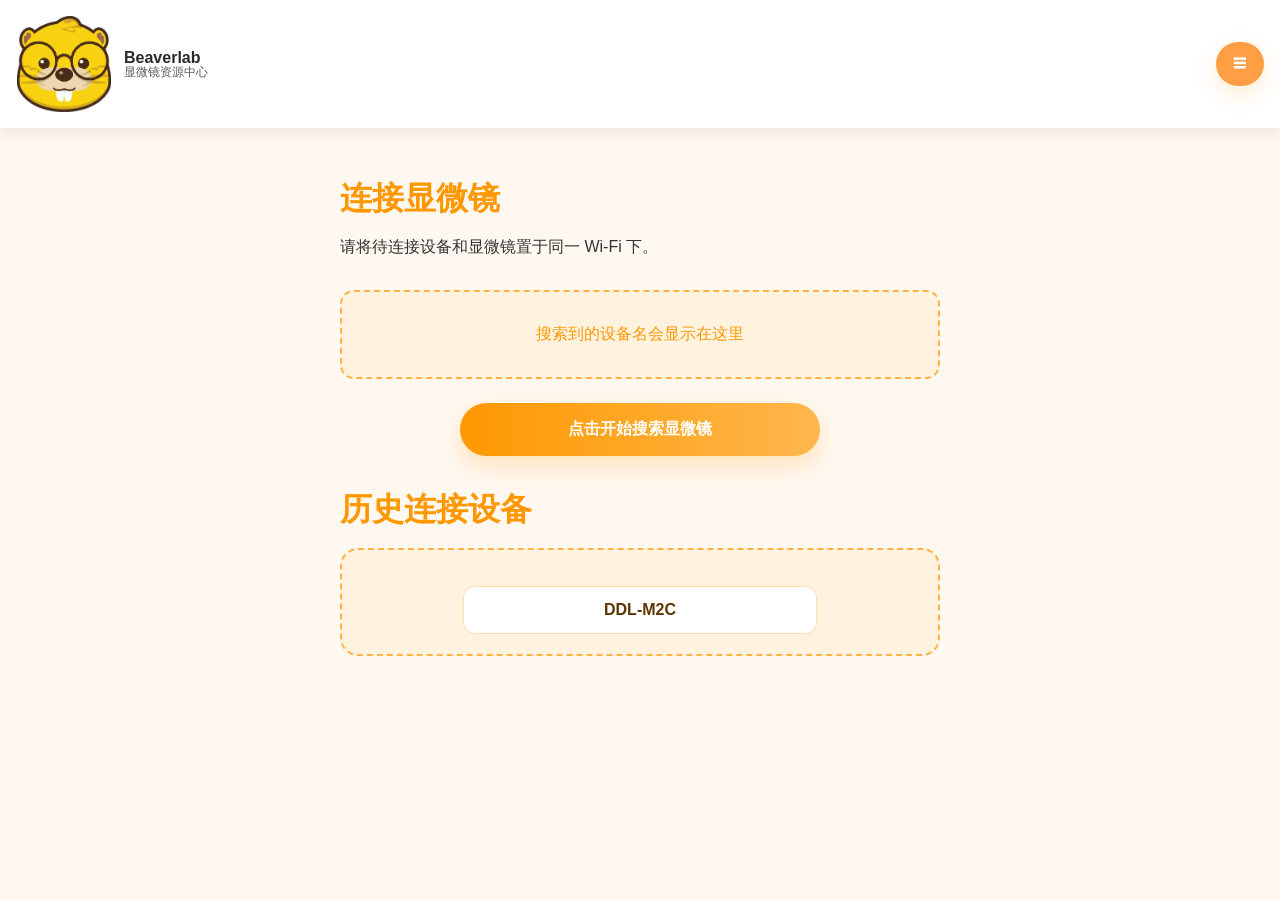
==== src/index.html @ 5abcabe6 "first commit" ====
<!DOCTYPE html>
<html lang="zh-cn">
<head>
  <meta charset="UTF-8">
  <meta name="viewport" content="width=device-width, initial-scale=1.0">
  <title>显微镜配套资源</title>
  <link rel="stylesheet" href="style.css">
</head>
<body>
  <header class="topbar">
    <div class="logo-wrap">
      <img src="logo-icon.png" alt="Beaverlab" class="logo">
      <div class="logo-text">
        <div class="brand">Beaverlab</div>
        <div class="subtitle">显微镜资源中心</div>
      </div>
    </div>
    <button class="menu-toggle" type="button" aria-label="打开栏目">☰</button>
  </header>

  <div class="page-menu" id="pageMenu">
    <a href="index.html" class="menu-link active">连接显微镜</a>
    <a href="video.html" class="menu-link">配套视频</a>
    <a href="book.html" class="menu-link">配套书籍</a>
    <a href="game.html" class="menu-link">配套游戏</a>
    <a href="social.html" class="menu-link">交友社交</a>
    <a href="experience.html" class="menu-link">互动体验</a>
    <a href="achievement.html" class="menu-link">成就页面</a>
  </div>

  <main class="main-content">
    <h1>连接显微镜</h1>
    <p>请将待连接设备和显微镜置于同一 Wi-Fi 下。</p>
    <div class="microscope-placeholder" id="microscopeStatus">
      <div class="placeholder-text">搜索到的设备名会显示在这里</div>
    </div>
    <button class="primary-button" type="button" id="searchButton">点击开始搜索显微镜</button>
    <div class="history-title">历史连接设备</div>
    <div class="history-card">
      <div class="history-device history-device-long">
        <span class="device-name">DDL-M2C</span>
      </div>
    </div>
  </main>

  <div class="ai-assistant" id="aiAssistant" hidden>
    <div class="assistant-badge">AI</div>
    <div class="assistant-content">
      <div class="assistant-title">AI 助教</div>
      <div class="assistant-message">显微镜画面讲解助手</div>
    </div>
  </div>

  <div class="ai-panel" id="aiPanel" hidden>
    <div class="ai-panel-header">
      <div>
        <div class="assistant-title-large">显微镜资源讲解助手</div>
        <div class="assistant-desc">我可以介绍显微镜画面中显示的细胞、结构与观察要点。</div>
      </div>
      <button class="panel-close" id="panelClose" aria-label="关闭">×</button>
    </div>
    <div class="ai-panel-list">
      <button class="panel-item">画面中细胞结构是什么样子</button>
    </div>
    <div class="ai-panel-input">
      <input type="text" id="aiInput" placeholder="例如：这是什么细胞？">
      <button class="voice-button" id="voiceButton" aria-label="语音输入">
        <svg viewBox="0 0 24 24" width="18" height="18" fill="currentColor" aria-hidden="true">
          <path d="M12 14a3.99 3.99 0 0 0 4-4V6a4 4 0 0 0-8 0v4a4 4 0 0 0 4 4zm5-4a5 5 0 0 1-10 0H5a7 7 0 0 0 14 0h-2zm-5 7c-2.76 0-5-2.24-5-5H5c0 3.53 2.61 6.43 6 6.92V22h2v-2.08c3.39-.49 6-3.39 6-6.92h-2c0 2.76-2.24 5-5 5z"/>
        </svg>
      </button>
      <button class="send-button" id="sendButton">发送</button>
    </div>
  </div>

  <!-- 好友分享弹窗 -->
  <div class="share-modal" id="shareModal" hidden>
    <div class="modal-content">
      <div class="modal-header">
        <h3>选择好友</h3>
        <button class="modal-close" id="modalClose" aria-label="关闭">×</button>
      </div>
      <div class="friend-list">
        <div class="friend-item">
          <span class="friend-name">小当</span>
          <button class="share-to-friend-button">分享</button>
        </div>
      </div>
    </div>
  </div>

  <script>
    const menuButton = document.querySelector('.menu-toggle');
    const pageMenu = document.getElementById('pageMenu');
    const searchButton = document.getElementById('searchButton');
    const microscopeStatus = document.getElementById('microscopeStatus');
    const aiAssistant = document.getElementById('aiAssistant');
    const aiPanel = document.getElementById('aiPanel');
    const panelClose = document.getElementById('panelClose');
    const aiInput = document.getElementById('aiInput');
    const sendButton = document.getElementById('sendButton');
    const voiceButton = document.getElementById('voiceButton');

    menuButton.addEventListener('click', () => pageMenu.classList.toggle('open'));
    document.addEventListener('click', (event) => {
      if (!pageMenu.contains(event.target) && !menuButton.contains(event.target)) {
        pageMenu.classList.remove('open');
      }
    });

    searchButton.addEventListener('click', () => {
      microscopeStatus.innerHTML = '<div class="device-card loading"><span class="loader"></span><span class="device-name">搜索中...</span></div>';
      searchButton.disabled = true;
      searchButton.textContent = '正在搜索...';

      setTimeout(() => {
        microscopeStatus.innerHTML = '<div class=\"device-card\"><span class=\"device-name\">DDL-M2C</span><button class=\"connect-button\" id=\"connectButton\">点击连接</button></div>';
        searchButton.disabled = false;
        searchButton.textContent = '点击开始搜索显微镜';
      }, 2000);
    });
    // 连接按钮事件
    document.addEventListener('click', (event) => {
      if (event.target.id === 'connectButton') {
        const deviceCard = event.target.closest('.device-card');
        deviceCard.innerHTML = '<span class=\"loader\"></span><span class=\"device-name\">连接中...</span>';
        event.target.disabled = true;

        setTimeout(() => {
          // 连接成功，改变布局
          document.querySelector('.main-content').innerHTML = `
            <h1>显微镜连接成功</h1>
            <div class=\"microscope-view\">
              <div class=\"microscope-screen\">\n                <img src=\"叶子放大.png\" alt=\"显微镜观察叶子\" class=\"microscope-screen-image\">\n              </div>\n              <button class=\"share-image-button\">分享图片给好友</button>
              <div class=\"controls\">
                <button class=\"control-button\">放大</button>
                <button class=\"control-button\">缩小</button>
                <button class=\"control-button\">拍照</button>
              </div>
              <div class="ai-response" id="aiResponse" hidden></div>
            </div>
          `;          const aiAssistant = document.getElementById('aiAssistant');
          aiAssistant.hidden = false;
          aiPanel.hidden = true;
        }, 2000);
      }
    });

    document.addEventListener('click', (event) => {
      if (event.target.classList.contains('share-image-button')) {
        document.getElementById('shareModal').hidden = false;
      }
    });

    aiAssistant.addEventListener('click', () => {
      if (!aiAssistant.hidden) {
        aiPanel.hidden = !aiPanel.hidden;
      }
    });

    panelClose.addEventListener('click', () => {
      aiPanel.hidden = true;
    });

    voiceButton.addEventListener('click', () => {
      voiceButton.textContent = '录音中...';
      voiceButton.disabled = true;
      setTimeout(() => {
        voiceButton.textContent = '🎙';
        voiceButton.disabled = false;
        aiInput.placeholder = '请讲出你的显微镜问题';
      }, 1200);
    });

    sendButton.addEventListener('click', () => {
      const text = aiInput.value.trim();
      if (!text) return;

      const aiResponse = document.getElementById('aiResponse');
      if (!aiResponse) return;

      sendButton.disabled = true;
      sendButton.textContent = 'AI 助教思考中...';
      aiInput.disabled = true;
      aiResponse.hidden = false;
      aiResponse.innerHTML = '<div class="ai-response-loading"><span></span><span></span><span></span></div> AI 助教正在分析显微镜画面...';

      setTimeout(() => {
        sendButton.textContent = '发送';
        sendButton.disabled = false;
        aiInput.disabled = false;
        aiInput.value = '';
        aiResponse.innerHTML = `
          <p>这是显微镜下的植物叶片，亮绿色是叶脉 / 细胞结构，呈现出叶片的微观脉络形态。</p>
          <p>亮黄绿色的网络状结构是叶片的叶脉（维管束），负责运输水分、养分并支撑叶片；深绿色区域是叶肉组织，其中密布着含叶绿素的叶绿体，是植物进行光合作用的核心场所。</p>
          <p>左下角的圆形结构大概率是叶片上的气孔保卫细胞，是植物与外界进行气体交换、蒸腾作用的通道。</p>
          <button class="share-knowledge-button">分享知识给好友</button>
        `;
        // 添加分享知识按钮事件
        const shareKnowledgeButton = aiResponse.querySelector('.share-knowledge-button');
        if (shareKnowledgeButton) {
          shareKnowledgeButton.addEventListener('click', () => {
            document.getElementById('shareModal').hidden = false;
          });
        }
      }, 5000);
    });

    // 弹窗关闭事件
    document.getElementById('modalClose').addEventListener('click', () => {
      document.getElementById('shareModal').hidden = true;
    });

    document.addEventListener('click', (event) => {
      if (event.target.classList.contains('share-to-friend-button')) {
        document.getElementById('shareModal').hidden = true;
      }
    });

    // 点击弹窗背景关闭
    document.getElementById('shareModal').addEventListener('click', (event) => {
      if (event.target.id === 'shareModal') {
        document.getElementById('shareModal').hidden = true;
      }
    });
  </script>
</body>
</html>
---- src/style.css ----
body {
  margin: 0;
  padding: 0;
  font-family: 'PingFang SC', 'Microsoft YaHei', Arial, sans-serif;
  background: #fff8f0;
  color: #333;
}

.topbar {
  display: flex;
  justify-content: space-between;
  align-items: center;
  gap: 1rem;
  padding: 1rem;
  background: #ffffff;
  box-shadow: 0 4px 16px rgba(0, 0, 0, 0.08);
  position: sticky;
  top: 0;
  z-index: 200;
}

.logo-wrap {
  display: flex;
  align-items: center;
  gap: 0.75rem;
}

.logo {
  width: 96px;
  height: 96px;
  object-fit: contain;
  border-radius: 16px;
  background: transparent;
}

.logo-text {
  display: flex;
  flex-direction: column;
  line-height: 1.1;
}

.brand {
  color: #2a2a2a;
  font-size: 1rem;
  font-weight: 700;
}

.subtitle {
  color: rgba(0, 0, 0, 0.65);
  font-size: 0.76rem;
}

.menu-toggle {
  border: none;
  background: #ff9e45;
  color: #ffffff;
  font-weight: 700;
  padding: 0.8rem 1.1rem;
  border-radius: 999px;
  cursor: pointer;
  box-shadow: 0 8px 22px rgba(255, 152, 0, 0.18);
  transition: transform 0.2s ease, background 0.2s ease;
}

.menu-toggle:hover {
  transform: translateY(-1px);
  background: #ff8a00;
}

.page-menu {
  display: none;
  position: absolute;
  right: 1rem;
  top: 82px;
  width: calc(100% - 2rem);
  max-width: 260px;
  background: #ffffff;
  border: 1px solid rgba(255, 152, 0, 0.2);
  box-shadow: 0 16px 32px rgba(0, 0, 0, 0.14);
  border-radius: 18px;
  padding: 0.75rem;
  gap: 0.5rem;
  flex-direction: column;
  z-index: 210;
}

.page-menu.open {
  display: flex;
}

.menu-link {
  display: inline-flex;
  align-items: center;
  justify-content: center;
  padding: 0.9rem 1rem;
  border-radius: 14px;
  text-decoration: none;
  color: #5b3600;
  background: #fff4e6;
  font-size: 0.95rem;
  font-weight: 700;
  border: 1px solid transparent;
  transition: background 0.2s, border-color 0.2s;
}

.menu-link:hover {
  background: #ffe3bc;
  border-color: #ffb669;
}

.menu-link.active {
  background: #ff9800;
  color: #ffffff;
  border-color: #ff9800;
}

.main-content {
  padding: 1.75rem 1rem 12rem 1rem;
  max-width: 600px;
  margin: 0 auto;
}

h1 {
  color: #ff9800;
  font-size: 2rem;
  margin-bottom: 0.5rem;
}

.microscope-placeholder,
.video-placeholder,
.book-placeholder,
.game-placeholder,
.social-placeholder {
  background: #fff3e0;
  border: 2px dashed #ffb347;
  color: #ff9800;
  border-radius: 14px;
  padding: 2rem;
  text-align: center;
  margin-top: 2rem;
  font-size: 1.1rem;
}

.placeholder-text {
  color: #ff9800;
  font-size: 1rem;
}

.history-title {
  margin-top: 1.5rem;
  color: #ff9800;
  font-size: 1rem;
  font-weight: 700;
  text-align: left;
}

.history-title {
  color: #ff9800;
  font-size: 2rem;
  font-weight: 800;
  margin-top: 2rem;
  margin-bottom: 1rem;
}

.history-card {
  margin-top: 0.75rem;
  background: #fff3e0;
  border: 2px dashed #ffb347;
  border-radius: 18px;
  padding: 1.25rem;
  text-align: center;
}

.history-card .microscope-placeholder {
  margin: 0;
  padding: 1.5rem;
  border: none;
  background: #fff4e6;
}

.history-device {
  margin: 1rem auto 0;
  background: #ffffff;
  border: 1px solid rgba(255, 152, 0, 0.3);
  border-radius: 12px;
  padding: 0.85rem 1rem;
  display: inline-flex;
  align-items: center;
  justify-content: center;
  gap: 1rem;
  width: min(320px, 100%);
  color: #5b3600;
  font-weight: 700;
  min-width: 240px;
}

.book-feature {
  display: grid;
  grid-template-columns: 120px 1fr;
  gap: 1rem;
  background: rgba(255, 255, 255, 0.96);
  border: 1px solid rgba(255, 176, 71, 0.25);
  border-radius: 24px;
  padding: 1rem;
  margin-top: 1.5rem;
  box-shadow: 0 20px 38px rgba(255, 152, 0, 0.12);
}

.book-feature-cover {
  width: 100%;
  height: auto;
  border-radius: 18px;
  object-fit: cover;
  box-shadow: 0 10px 24px rgba(255, 152, 0, 0.18);
}

.book-feature-info {
  display: flex;
  flex-direction: column;
  gap: 0.8rem;
  justify-content: center;
}

.detail-button {
  width: fit-content;
  padding: 0.88rem 1.2rem;
  border: none;
  border-radius: 999px;
  background: linear-gradient(90deg, #ffb347 0%, #ff9800 100%);
  color: #ffffff;
  font-weight: 700;
  cursor: pointer;
  box-shadow: 0 14px 30px rgba(255, 152, 0, 0.22);
  transition: transform 0.2s ease;
}

.detail-button:hover {
  transform: translateY(-1px);
}

.book-detail-panel {
  margin-top: 1.5rem;
  display: grid;
  gap: 1rem;
}

.book-detail-box {
  border-radius: 24px;
  padding: 1.2rem;
  background: rgba(255, 255, 255, 0.98);
  border: 1px solid rgba(255, 176, 71, 0.24);
  box-shadow: 0 18px 36px rgba(255, 152, 0, 0.12);
  color: #5b3600;
  line-height: 1.8;
}

.book-detail-actions {
  display: flex;
  flex-wrap: wrap;
  gap: 0.85rem;
}

.book-detail-actions button {
  flex: 1;
  min-width: 180px;
  width: auto;
}

.book-detail-actions .primary-button {
  margin: 0;
  max-width: none;
}

.secondary-button {
  padding: 1rem 1.2rem;
  border-radius: 999px;
  border: 1px solid rgba(255, 152, 0, 0.35);
  background: #fff;
  color: #c25f00;
  font-weight: 700;
  cursor: pointer;
  transition: transform 0.2s ease, background 0.2s ease;
  box-shadow: 0 10px 24px rgba(255, 152, 0, 0.22);
}

.secondary-button:hover {
  transform: translateY(-1px);
  background: #fff7e6;
}

.disabled-button {
  opacity: 0.7;
  cursor: not-allowed;
  box-shadow: none;
}
  display: inline-flex;
  align-items: center;
  justify-content: center;
  background: rgba(255, 152, 0, 0.15);
  color: #b55f00;
  border-radius: 999px;
  padding: 0.45rem 0.9rem;
  font-size: 0.82rem;
  font-weight: 800;
}

.book-feature-tags {
  display: flex;
  flex-wrap: wrap;
  gap: 0.55rem;
}

.book-feature-title {
  margin: 0;
  font-size: 1.6rem;
  line-height: 1.1;
  color: #d46a00;
}

.book-feature-description {
  margin: 0;
  color: #5b3600;
  line-height: 1.7;
}

.book-grid {
  display: grid;
  grid-template-columns: repeat(2, minmax(0, 1fr));
  gap: 1rem;
  margin-top: 1.5rem;
}

.book-card {
  display: grid;
  grid-template-columns: 98px 1fr;
  gap: 0.85rem;
  padding: 1rem;
  border-radius: 22px;
  background: rgba(255, 255, 255, 0.96);
  border: 1px solid rgba(255, 176, 71, 0.24);
  box-shadow: 0 18px 34px rgba(255, 149, 0, 0.12);
}

.book-cover {
  width: 100%;
  height: 100%;
  min-height: 140px;
  border-radius: 18px;
  object-fit: cover;
}

.book-info {
  display: flex;
  flex-direction: column;
  gap: 0.55rem;
}

.book-title {
  margin: 0;
  font-size: 1.08rem;
  font-weight: 800;
  color: #c25f00;
}

.book-author {
  margin: 0;
  color: #7a4b1b;
  font-size: 0.92rem;
}

.book-description {
  margin: 0;
  color: #5b3600;
  line-height: 1.7;
  font-size: 0.95rem;
}

.book-actions {
  display: flex;
  flex-wrap: wrap;
  gap: 0.6rem;
  margin-top: auto;
  align-items: center;
}

.book-tag {
  display: inline-flex;
  align-items: center;
  justify-content: center;
  color: #b35d00;
  background: rgba(255, 152, 0, 0.16);
  border-radius: 999px;
  padding: 0.45rem 0.8rem;
  font-size: 0.82rem;
  font-weight: 700;
}

.video-grid {
  display: grid;
  gap: 1rem;
  grid-template-columns: repeat(3, minmax(0, 1fr));
  margin-top: 1.5rem;
}

.video-card {
  border-radius: 24px;
  overflow: hidden;
  background: rgba(255, 255, 255, 0.98);
  border: 1px solid rgba(255, 176, 71, 0.24);
  box-shadow: 0 20px 36px rgba(255, 149, 0, 0.12);
}

.video-cover-wrap {
  position: relative;
  overflow: hidden;
}

.video-cover {
  width: 100%;
  height: 220px;
  object-fit: cover;
  display: block;
}

.duration-badge {
  position: absolute;
  bottom: 0.9rem;
  right: 0.9rem;
  background: rgba(0, 0, 0, 0.72);
  color: #ffffff;
  padding: 0.45rem 0.75rem;
  border-radius: 999px;
  font-size: 0.85rem;
  font-weight: 700;
}

.video-card-body {
  padding: 1rem 1.1rem 1.2rem 1.1rem;
}

.video-title {
  margin: 0 0 0.6rem 0;
  font-size: 1.05rem;
  line-height: 1.3;
  color: #3f2d1a;
  font-weight: 800;
}

.video-description {
  margin: 0 0 0.95rem 0;
  color: #5b3600;
  line-height: 1.7;
  font-size: 0.95rem;
}

.video-card-tags {
  display: flex;
  flex-wrap: wrap;
  gap: 0.5rem;
}

.video-tag {
  display: inline-flex;
  align-items: center;
  justify-content: center;
  border-radius: 999px;
  background: rgba(255, 152, 0, 0.14);
  color: #7f4a08;
  padding: 0.45rem 0.8rem;
  font-size: 0.82rem;
  font-weight: 700;
}

@media (max-width: 1000px) {
  .video-grid {
    grid-template-columns: repeat(2, minmax(0, 1fr));
  }
}

@media (max-width: 680px) {
  .video-grid {
    grid-template-columns: 1fr;
  }
}

.read-button {
  border: none;
  border-radius: 999px;
  padding: 0.75rem 1rem;
  background: linear-gradient(90deg, #ffb347 0%, #ff9800 100%);
  color: #fff;
  font-weight: 700;
  cursor: pointer;
  transition: transform 0.2s ease;
}

.read-button:hover {
  transform: translateY(-1px);
}

.book-preview {
  margin-top: 1.5rem;
}

.preview-header {
  margin-bottom: 1rem;
  padding: 1rem;
  border-radius: 22px;
  background: rgba(255, 247, 230, 0.92);
  border: 1px solid rgba(255, 176, 71, 0.24);
}

.preview-header h2 {
  margin: 0 0 0.5rem 0;
  color: #d57200;
  font-size: 1.35rem;
}

.preview-header p {
  margin: 0;
  color: #6a430f;
  line-height: 1.7;
}

.book-preview-grid {
  display: grid;
  grid-template-columns: repeat(2, minmax(0, 1fr));
  gap: 1rem;
}

.book-intro-card {
  border-radius: 22px;
  background: rgba(255, 255, 255, 0.96);
  border: 1px solid rgba(255, 176, 71, 0.24);
  box-shadow: 0 16px 30px rgba(255, 149, 0, 0.12);
  padding: 1.2rem;
}

.book-intro-text {
  color: #5b3600;
  line-height: 1.8;
  font-size: 0.97rem;
}

.book-intro-text p {
  margin: 0;
}

@media (max-width: 760px) {
  .book-feature,
  .book-card,
  .book-grid,
  .book-preview-grid {
    grid-template-columns: 1fr;
  }

  .book-feature {
    padding: 1rem;
  }
}

.friend-card {
  margin-top: 1.5rem;
  background: #fff3e0;
  border: 1px solid rgba(255, 179, 71, 0.6);
  border-radius: 18px;
  padding: 1rem;
}

.friend-toggle {
  display: inline-flex;
  align-items: center;
  justify-content: center;
  width: 100%;
  padding: 0.9rem 1rem;
  border: none;
  border-radius: 999px;
  background: linear-gradient(90deg, #ffb347 0%, #ff9800 100%);
  color: #ffffff;
  font-size: 1rem;
  font-weight: 700;
  cursor: pointer;
  box-shadow: 0 10px 20px rgba(255, 152, 0, 0.18);
}

.friend-list {
  margin-top: 1rem;
  display: grid;
  gap: 0.75rem;
}

.friend-list[hidden] {
  display: none !important;
}

.friend-item {
  width: 100%;
  text-align: left;
  padding: 0.95rem 1rem;
  border-radius: 14px;
  background: #ffffff;
  border: 1px solid rgba(255, 186, 113, 0.65);
  color: #5b3600;
  font-size: 1rem;
  cursor: pointer;
}

.friend-item:hover {
  background: #ffe8c7;
}

.friend-detail {
  margin-top: 1rem;
  padding: 1rem;
  border-radius: 16px;
  background: rgba(255, 255, 255, 0.9);
  color: #5b3600;
  font-size: 0.98rem;
  line-height: 1.6;
  box-shadow: inset 0 0 0 1px rgba(255, 152, 0, 0.18);
}

.friend-detail-title {
  font-size: 1.05rem;
  font-weight: 800;
  color: #ff9800;
  margin-bottom: 0.5rem;
}

.friend-detail-text {
  opacity: 0.92;
  margin-bottom: 1rem;
}

.friend-stats {
  display: grid;
  grid-template-columns: repeat(2, minmax(0, 1fr));
  gap: 0.75rem;
  margin-bottom: 1rem;
}

.stat-item {
  background: #fff4e6;
  border-radius: 14px;
  padding: 0.85rem;
  text-align: center;
  border: 1px solid rgba(255, 179, 71, 0.3);
}

.stat-label {
  color: #b56000;
  font-size: 0.84rem;
  margin-bottom: 0.35rem;
}

.stat-value {
  font-size: 1.3rem;
  font-weight: 800;
  color: #5b3600;
}

.friend-achievements {
  display: flex;
  flex-wrap: wrap;
  gap: 0.6rem;
  margin-bottom: 1rem;
}

.achievement-tag {
  background: rgba(255, 152, 0, 0.14);
  color: #5b3600;
  border-radius: 999px;
  padding: 0.55rem 0.9rem;
  font-size: 0.9rem;
  font-weight: 700;
}

.share-button {
  width: 100%;
  padding: 0.95rem 1rem;
  border: none;
  border-radius: 999px;
  background: linear-gradient(90deg, #ffb347 0%, #ff9800 100%);
  color: #ffffff;
  font-weight: 700;
  font-size: 1rem;
  cursor: pointer;
  box-shadow: 0 10px 24px rgba(255, 152, 0, 0.22);
}

.share-button.shared {
  background: #c4c4c4;
  cursor: default;
}

.friend-item {
  display: flex;
  align-items: center;
  justify-content: space-between;
  width: 100%;
  text-align: left;
  padding: 0.95rem 1rem;
  border-radius: 14px;
  background: #ffffff;
  border: 1px solid rgba(255, 186, 113, 0.65);
  color: #5b3600;
  font-size: 1rem;
  cursor: pointer;
}

.friend-item .friend-name {
  font-weight: 700;
}

.record-button {
  border: none;
  background: #ff9800;
  color: #ffffff;
  border-radius: 999px;
  padding: 0.5rem 0.95rem;
  cursor: pointer;
  font-size: 0.86rem;
  transition: background 0.2s ease, transform 0.2s ease;
}

.record-button:hover {
  background: #ffb347;
  transform: translateY(-1px);
}

.chat-header {
  display: flex;
  align-items: center;
  justify-content: space-between;
  gap: 1rem;
  margin-bottom: 1rem;
}

.chat-back {
  border: none;
  background: rgba(255, 255, 255, 0.9);
  color: #5b3600;
  padding: 0.65rem 0.95rem;
  border-radius: 999px;
  cursor: pointer;
  font-weight: 700;
}

.chat-messages {
  display: flex;
  flex-direction: column;
  gap: 0.85rem;
  margin-bottom: 1rem;
}

.chat-message {
  display: flex;
  gap: 0.75rem;
  align-items: flex-end;
}

.chat-message.user {
  flex-direction: row-reverse;
}

.chat-avatar {
  width: 38px;
  height: 38px;
  min-width: 38px;
  border-radius: 50%;
  background: #ffb347;
  color: #5b3600;
  display: flex;
  align-items: center;
  justify-content: center;
  font-weight: 800;
}

.chat-content {
  max-width: 100%;
  background: rgba(255, 255, 255, 0.95);
  color: #5b3600;
  padding: 0.9rem 1rem;
  border-radius: 18px;
  line-height: 1.6;
  box-shadow: 0 10px 20px rgba(0, 0, 0, 0.06);
}

.chat-message.friend .chat-content {
  background: #fff4e6;
}

.chat-image {
  width: 100%;
  border-radius: 14px;
  margin-bottom: 0.85rem;
  display: block;
}

.chat-input-area {
  display: flex;
  gap: 0.5rem;
}

.chat-input-area input {
  flex: 1;
  border: 1px solid rgba(255, 152, 0, 0.35);
  border-radius: 999px;
  padding: 0.85rem 1rem;
  background: #fff;
  color: #5b3600;
  outline: none;
}

.chat-input-area button {
  border: none;
  background: #ff9800;
  color: #ffffff;
  border-radius: 999px;
  padding: 0 1rem;
  cursor: not-allowed;
}

.device-card {
  display: flex;
  align-items: center;
  justify-content: space-between;
  gap: 1rem;
  padding: 1rem 1.1rem;
  border-radius: 14px;
  background: #ffffff;
  border: 1px solid rgba(255, 152, 0, 0.3);
  color: #5b3600;
  max-width: 100%;
  width: 100%;
  box-shadow: 0 4px 14px rgba(255, 152, 0, 0.12);
  text-align: left;
}

.device-card.loading {
  justify-content: center;
}

.device-name {
  font-size: 1rem;
  font-weight: 700;
}

.connect-label {
  font-size: 0.95rem;
  color: #ff9800;
  font-weight: 700;
}

.loader {
  display: inline-block;
  width: 18px;
  height: 18px;
  margin-right: 0.6rem;
  border: 3px solid rgba(255, 152, 0, 0.3);
  border-top-color: #ff9800;
  border-radius: 50%;
  animation: spin 1s linear infinite;
  vertical-align: middle;
}

@keyframes spin {
  to { transform: rotate(360deg); }
}

.primary-button {
  display: block;
  width: 100%;
  max-width: 360px;
  margin: 1.5rem auto 0 auto;
  padding: 1rem 1.2rem;
  border: none;
  border-radius: 999px;
  background: linear-gradient(90deg, #ff9800 0%, #ffb74d 100%);
  color: #ffffff;
  font-size: 1rem;
  font-weight: 700;
  cursor: pointer;
  box-shadow: 0 10px 24px rgba(255, 152, 0, 0.22);
  transition: transform 0.2s ease, box-shadow 0.2s ease;
}

.primary-button:hover:not(:disabled) {
  transform: translateY(-1px);
  box-shadow: 0 14px 28px rgba(255, 152, 0, 0.28);
}

.primary-button:disabled {
  opacity: 0.7;
  cursor: not-allowed;
}

.connect-button {
  background: #ff9800;
  color: #ffffff;
  border: none;
  border-radius: 8px;
  padding: 0.5rem 1rem;
  font-size: 0.9rem;
  font-weight: 700;
  cursor: pointer;
  transition: background 0.2s ease;
}

.connect-button:hover {
  background: #ff8a00;
}

.connect-button:disabled {
  opacity: 0.7;
  cursor: not-allowed;
}

.microscope-view {
  margin-top: 2rem;
  text-align: center;
}

.microscope-screen {
  width: 100%;
  max-width: 500px;
  height: 300px;
  background: #000;
  border-radius: 12px;
  margin: 0 auto 1rem auto;
  display: flex;
  align-items: center;
  justify-content: center;
  color: #fff;
  font-size: 1.1rem;
  border: 2px solid #ff9800;
  overflow: hidden;
}

.microscope-screen-image {
  width: 100%;
  height: 100%;
  object-fit: cover;
}

.share-image-button {
  display: block;
  width: min(280px, 100%);
  margin: 0 auto 1rem auto;
  padding: 0.95rem 1.2rem;
  border: none;
  border-radius: 999px;
  background: linear-gradient(90deg, #ffb347 0%, #ff9800 100%);
  color: #ffffff;
  font-size: 1rem;
  font-weight: 700;
  cursor: pointer;
  box-shadow: 0 10px 24px rgba(255, 152, 0, 0.22);
  transition: transform 0.2s ease, box-shadow 0.2s ease;
}

.share-image-button:hover {
  transform: translateY(-1px);
}

.controls {
  display: flex;
  justify-content: center;
  gap: 1rem;
  flex-wrap: wrap;
}

.control-button {
  background: #ff9800;
  color: #ffffff;
  border: none;
  border-radius: 8px;
  padding: 0.8rem 1.2rem;
  font-size: 1rem;
  font-weight: 700;
  cursor: pointer;
  box-shadow: 0 4px 12px rgba(255, 152, 0, 0.3);
  transition: transform 0.2s ease, box-shadow 0.2s ease;
}

.control-button:hover {
  transform: translateY(-2px);
  box-shadow: 0 6px 16px rgba(255, 152, 0, 0.4);
}

.experience-page {
  position: relative;
  overflow: hidden;
  min-height: calc(100vh - 4rem);
  background: radial-gradient(circle at top, #fff4e0 0%, #ffe2bb 28%, #ffd191 100%);
}

.experience-viewport {
  position: absolute;
  top: 50%;
  left: 50%;
  width: min(1000px, 95vh);
  height: min(700px, 95vw);
  transform: translate(-50%, -50%) rotate(0deg);
  transform-origin: center center;
  transition: transform 0.9s ease;
  border-radius: 32px;
  background: linear-gradient(180deg, #fffdf5 0%, #ffe8c6 100%);
  box-shadow: 0 30px 80px rgba(0, 0, 0, 0.14);
  overflow: hidden;
  border: 1px solid rgba(255, 178, 68, 0.35);
}

.experience-image {
  width: 100%;
  height: 100%;
  object-fit: cover;
  display: block;
}

body.landscape-mode .experience-viewport {
  transform: translate(-50%, -50%) rotate(-90deg);
}

.landscape-hint {
  position: absolute;
  top: 1rem;
  right: 1rem;
  z-index: 25;
  background: rgba(255, 255, 255, 0.95);
  border: 1px solid rgba(255, 160, 0, 0.3);
  border-radius: 18px;
  padding: 0.75rem 1rem;
  color: #5b3600;
  font-weight: 700;
  box-shadow: 0 14px 34px rgba(255, 151, 0, 0.18);
}

.experience-layout {
  display: grid;
  grid-template-columns: 1.4fr 1.2fr;
  gap: 1rem;
  padding: 1.2rem;
  min-height: calc(100% - 172px);
}

.experience-section {
  position: relative;
  border-radius: 28px;
  background: rgba(255, 255, 255, 0.96);
  border: 1px solid rgba(255, 172, 44, 0.22);
  padding: 1.2rem;
  box-shadow: inset 0 0 0 1px rgba(255, 190, 110, 0.14);
  overflow: hidden;
}

.experience-title {
  font-size: 1.55rem;
  margin-bottom: 0.75rem;
  color: #d06a00;
  font-weight: 800;
}

.experience-subtitle {
  color: #7c490d;
  line-height: 1.65;
  margin-bottom: 1.2rem;
}

.promo-card {
  border-radius: 24px;
  padding: 1rem;
  background: #fffaf1;
  border: 1px solid rgba(255, 176, 76, 0.28);
  box-shadow: 0 18px 32px rgba(255, 160, 0, 0.12);
}

.promo-card strong {
  display: block;
  margin-bottom: 0.45rem;
  color: #c25f00;
  font-size: 1rem;
}

.promo-card p {
  margin: 0;
  color: #6a420f;
  line-height: 1.7;
}

.task-card {
  border-radius: 28px;
  padding: 1rem;
  background: rgba(255, 255, 255, 0.98);
  border: 1px solid rgba(255, 186, 90, 0.28);
  box-shadow: 0 18px 40px rgba(255, 150, 0, 0.14);
}

.task-card h2 {
  margin: 0 0 0.9rem 0;
  color: #e16a00;
  font-size: 1.2rem;
}

.task-card p,
.task-card li {
  color: #5b3a16;
  line-height: 1.7;
}

.task-card ul {
  margin: 0.8rem 0 0 1rem;
  padding: 0;
}

.task-card ul li {
  margin-bottom: 0.65rem;
}

.microscope-display {
  display: flex;
  flex-direction: column;
  gap: 1rem;
  align-items: center;
  justify-content: center;
  padding: 0.8rem 0;
}

.microscope-screen-large {
  width: 100%;
  min-height: 260px;
  border-radius: 26px;
  background: radial-gradient(circle at 30% 20%, #ffffff 0%, #f2e5ca 35%, #fde8bb 100%);
  border: 1px solid rgba(255, 184, 96, 0.35);
  box-shadow: inset 0 0 0 1px rgba(255, 255, 255, 0.8);
  position: relative;
  display: flex;
  align-items: center;
  justify-content: center;
  overflow: hidden;
}

.microscope-screen-large::before {
  content: '';
  position: absolute;
  inset: 0;
  background: radial-gradient(circle at top left, rgba(255, 255, 255, 0.55), transparent 30%);
}

.microscope-screen-content {
  position: relative;
  width: 84%;
  height: 72%;
  background: #f8f0d8;
  border-radius: 22px;
  border: 1px solid rgba(255, 196, 115, 0.4);
  display: grid;
  place-items: center;
  color: #8a5b1b;
  font-weight: 700;
  text-align: center;
  padding: 1rem;
}

.microscope-note {
  width: 100%;
  max-width: 320px;
  background: #ffffff;
  border-radius: 18px;
  padding: 0.85rem 1rem;
  border: 1px solid rgba(255, 170, 50, 0.28);
  color: #6a430f;
  line-height: 1.6;
  box-shadow: 0 12px 24px rgba(255, 147, 0, 0.12);
}

.experience-actions {
  display: grid;
  grid-template-columns: repeat(4, minmax(0, 1fr));
  gap: 0.9rem;
  padding: 1rem 1.2rem 1.3rem 1.2rem;
}

.action-pill {
  display: flex;
  align-items: center;
  justify-content: center;
  padding: 0.9rem 1rem;
  border-radius: 999px;
  background: linear-gradient(90deg, #ffb67a 0%, #ff9f33 100%);
  color: #ffffff;
  font-weight: 700;
  text-align: center;
  box-shadow: 0 12px 28px rgba(255, 145, 0, 0.24);
  transition: transform 0.2s ease;
}

.action-pill:hover {
  transform: translateY(-2px);
}

.task-tag {
  display: inline-block;
  margin-bottom: 0.75rem;
  color: #b65e00;
  background: rgba(255, 180, 60, 0.16);
  border-radius: 999px;
  padding: 0.45rem 0.85rem;
  font-weight: 700;
}

.task-toast {
  position: absolute;
  bottom: 1rem;
  right: 1rem;
  width: min(320px, calc(100% - 2rem));
  padding: 1rem 1.1rem;
  border-radius: 22px;
  background: #fff;
  border: 1px solid rgba(255, 173, 55, 0.35);
  box-shadow: 0 18px 40px rgba(0, 0, 0, 0.12);
  color: #5e3b16;
}

.task-toast strong {
  display: block;
  margin-bottom: 0.55rem;
  color: #d16b00;
}

@media (max-width: 920px) {
  .experience-layout {
    grid-template-columns: 1fr;
  }

  .experience-actions {
    grid-template-columns: repeat(2, minmax(0, 1fr));
  }
}

@media (max-width: 680px) {
  .experience-viewport {
    width: 92vh;
    height: 92vw;
  }

  .experience-title {
    font-size: 1.3rem;
  }

  .experience-actions {
    grid-template-columns: 1fr;
  }
}

.ai-assistant {
  position: fixed;
  right: 1rem;
  bottom: 1rem;
  display: flex;
  align-items: center;
  padding: 0.75rem 1rem;
  gap: 0.75rem;
  background: linear-gradient(135deg, #ffb347 0%, #ff9800 100%);
  border-radius: 999px;
  box-shadow: 0 16px 32px rgba(255, 152, 0, 0.18);
  color: #ffffff;
  z-index: 300;
  min-width: 180px;
}

.ai-assistant[hidden] {
  display: none !important;
}

.assistant-badge {
  min-width: 38px;
  min-height: 38px;
  border-radius: 50%;
  background: rgba(255, 255, 255, 0.2);
  display: flex;
  align-items: center;
  justify-content: center;
  font-weight: 800;
}

.assistant-content {
  display: flex;
  flex-direction: column;
  gap: 0.15rem;
}

.assistant-title {
  font-size: 0.95rem;
  font-weight: 800;
}

.assistant-message {
  font-size: 0.78rem;
  opacity: 0.92;
}

.ai-panel {
  position: fixed;
  right: 1rem;
  bottom: 8.5rem;
  width: 280px;
  max-width: calc(100% - 1.5rem);
  background: linear-gradient(180deg, rgba(255, 176, 71, 0.98), rgba(255, 152, 0, 0.96));
  border-radius: 22px;
  box-shadow: 0 24px 50px rgba(255, 149, 0, 0.28);
  color: #ffffff;
  padding: 1rem;
  z-index: 310;
}

.ai-panel[hidden] {
  display: none !important;
}

.ai-panel-header {
  display: flex;
  justify-content: space-between;
  align-items: flex-start;
  gap: 0.75rem;
}

.assistant-title-large {
  font-size: 1rem;
  font-weight: 800;
  line-height: 1.2;
}

.assistant-desc {
  margin-top: 0.45rem;
  font-size: 0.82rem;
  opacity: 0.92;
  line-height: 1.4;
}

.panel-close {
  border: none;
  background: rgba(255,255,255,0.24);
  color: #ffffff;
  width: 30px;
  height: 30px;
  border-radius: 50%;
  font-size: 1.2rem;
  line-height: 1;
  cursor: pointer;
}

.ai-panel-list {
  display: grid;
  gap: 0.6rem;
  margin-top: 1rem;
}

.achievement-grid {
  display: grid;
  grid-template-columns: repeat(2, minmax(0, 1fr));
  gap: 1rem;
  margin-top: 1.5rem;
}

.achievement-card {
  padding: 1rem 1rem;
  border-radius: 18px;
  background: rgba(255, 255, 255, 0.9);
  color: #5b3600;
  font-weight: 700;
  border: 1px solid rgba(255, 152, 0, 0.22);
  box-shadow: 0 10px 18px rgba(255, 152, 0, 0.14);
}

.panel-item {
  width: 100%;
  text-align: left;
  padding: 0.75rem 0.85rem;
  border-radius: 999px;
  border: 1px solid rgba(255, 255, 255, 0.3);
  background: rgba(255, 255, 255, 0.14);
  color: #ffffff;
  font-size: 0.88rem;
  cursor: pointer;
}

.panel-item:hover {
  background: rgba(255, 255, 255, 0.22);
}

.ai-panel-input {
  display: flex;
  gap: 0.4rem;
  margin-top: 1rem;
}

.ai-panel-input input {
  flex: 1;
  border: 1px solid rgba(255,255,255,0.35);
  border-radius: 999px;
  padding: 0.75rem 1rem;
  background: rgba(255,255,255,0.18);
  color: #fff;
  outline: none;
}

.ai-panel-input input::placeholder {
  color: rgba(255,255,255,0.78);
}

.voice-button {
  width: 42px;
  height: 42px;
  border: none;
  background: rgba(255,255,255,0.28);
  color: #ffffff;
  border-radius: 50%;
  cursor: pointer;
  display: inline-flex;
  align-items: center;
  justify-content: center;
  padding: 0;
}

.voice-button:hover:not(:disabled) {
  background: rgba(255,255,255,0.32);
}

.voice-button:disabled {
  opacity: 0.7;
  cursor: not-allowed;
}

.send-button {
  border: none;
  background: rgba(255,255,255,0.3);
  color: #ffffff;
  padding: 0 1rem;
  border-radius: 999px;
  cursor: pointer;
  font-weight: 700;
}

.send-button:hover {
  background: rgba(255,255,255,0.4);
}

.ai-response {
  margin-top: 1rem;
  padding: 1rem 1rem 0.9rem 1rem;
  border-radius: 18px;
  background: rgba(255, 255, 255, 0.9);
  border: 1px solid rgba(255, 255, 255, 0.5);
  color: #333333;
  line-height: 1.8;
  min-height: 64px;
  box-shadow: 0 4px 12px rgba(0, 0, 0, 0.1);
}

.ai-response p {
  margin: 0 0 0.85rem 0;
}

.ai-response p:last-child {
  margin-bottom: 0;
}

.ai-response-loading {
  display: inline-flex;
  align-items: center;
  gap: 0.5rem;
  margin-bottom: 0.75rem;
}

.ai-response-loading span {
  width: 8px;
  height: 8px;
  background: #ff9800;
  border-radius: 50%;
  opacity: 0.4;
  animation: aiBlink 1s infinite ease-in-out;
}

.ai-response-loading span:nth-child(2) {
  animation-delay: 0.2s;
}

.ai-response-loading span:nth-child(3) {
  animation-delay: 0.4s;
}

@keyframes aiBlink {
  0%, 100% { opacity: 0.4; transform: translateY(0); }
  50% { opacity: 1; transform: translateY(-3px); }
}

/* 好友分享弹窗样式 */
.share-modal {
  position: fixed;
  top: 0;
  left: 0;
  width: 100%;
  height: 100%;
  background: rgba(0, 0, 0, 0.5);
  display: none;
  align-items: center;
  justify-content: center;
  z-index: 1000;
}

.share-modal:not([hidden]) {
  display: flex;
}

.share-modal[hidden] {
  display: none !important;
}

.modal-content {
  background: #ffffff;
  border-radius: 16px;
  padding: 1.5rem;
  max-width: 400px;
  width: 90%;
  box-shadow: 0 8px 32px rgba(0, 0, 0, 0.2);
}

.modal-header {
  display: flex;
  justify-content: space-between;
  align-items: center;
  margin-bottom: 1.5rem;
}

.modal-header h3 {
  margin: 0;
  color: #333333;
  font-size: 1.25rem;
}

.modal-close {
  background: none;
  border: none;
  font-size: 1.5rem;
  color: #999999;
  cursor: pointer;
  padding: 0;
  width: 32px;
  height: 32px;
  display: flex;
  align-items: center;
  justify-content: center;
  border-radius: 50%;
  transition: background 0.2s ease;
}

.modal-close:hover {
  background: #f0f0f0;
}

.friend-list {
  display: flex;
  flex-direction: column;
  gap: 1rem;
}

.friend-item {
  display: flex;
  justify-content: space-between;
  align-items: center;
  padding: 1rem;
  background: #f8f9fa;
  border-radius: 12px;
}

.friend-name {
  font-weight: 600;
  color: #333333;
}

.share-to-friend-button {
  background: linear-gradient(90deg, #ffb347 0%, #ff9800 100%);
  color: #ffffff;
  border: none;
  border-radius: 8px;
  padding: 0.5rem 1rem;
  font-size: 0.9rem;
  font-weight: 600;
  cursor: pointer;
  transition: transform 0.2s ease;
}

.share-to-friend-button:hover {
  transform: translateY(-1px);
}

.share-knowledge-button {
  display: block;
  width: min(280px, 100%);
  margin: 1rem auto 0 auto;
  padding: 0.8rem 1.2rem;
  border: none;
  border-radius: 999px;
  background: linear-gradient(90deg, #ffb347 0%, #ff9800 100%);
  color: #ffffff;
  font-size: 1rem;
  font-weight: 700;
  cursor: pointer;
  box-shadow: 0 4px 12px rgba(255, 152, 0, 0.3);
  transition: transform 0.2s ease, box-shadow 0.2s ease;
}

.share-knowledge-button:hover {
  transform: translateY(-2px);
  box-shadow: 0 6px 16px rgba(255, 152, 0, 0.4);
}

@media (max-width: 600px) {
  .achievement-grid {
    grid-template-columns: 1fr;
    gap: 0.9rem;
  }
  .ai-assistant {
    right: 0.75rem;
    bottom: 0.75rem;
    min-width: 160px;
    padding: 0.65rem 0.9rem;
  }
  .assistant-badge {
    min-width: 34px;
    min-height: 34px;
  }
  .assistant-title {
    font-size: 0.9rem;
  }
  .assistant-message {
    font-size: 0.72rem;
  }
  .main-content {
    padding: 1rem 0.75rem 14rem 0.75rem;
  }
  .ai-panel {
    bottom: 10.5rem;
  }
  .history-card {
    padding: 1rem;
  }
  .history-card h3 {
    font-size: 1.1rem;
  }
  .topbar {
    padding: 0.9rem;
  }
  .logo {
    width: 40px;
    height: 40px;
    padding: 0.4rem;
  }
  .brand {
    font-size: 0.95rem;
  }
  .subtitle {
    font-size: 0.72rem;
  }
  .menu-toggle {
    padding: 0.75rem 0.95rem;
  }
  h1 {
    font-size: 1.5rem;
  }
  .page-menu {
    top: 72px;
    right: 0.75rem;
    width: calc(100% - 1.5rem);
  }
  .microscope-screen {
    height: 250px;
  }
  .controls {
    gap: 0.5rem;
  }
  .control-button {
    padding: 0.6rem 1rem;
    font-size: 0.9rem;
  }
}
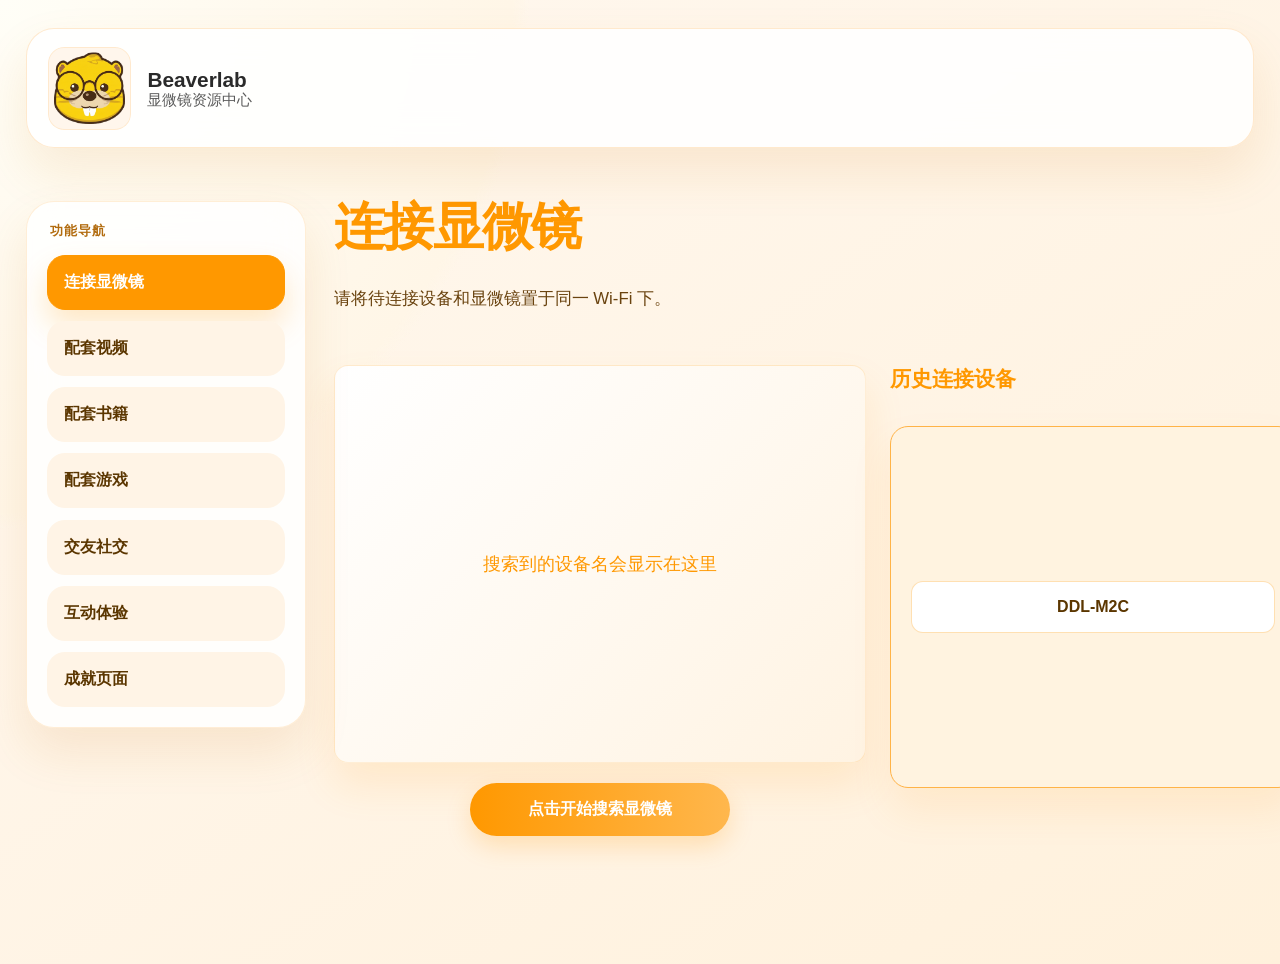
==== commit 13195fbb: "5" ====
--- a/src/index.html
+++ b/src/index.html
@@ -28,7 +28,7 @@
     <a href="achievement.html" class="menu-link">成就页面</a>
   </div>
 
-  <main class="main-content">
+  <main class="main-content page-home">
     <h1>连接显微镜</h1>
     <p>请将待连接设备和显微镜置于同一 Wi-Fi 下。</p>
     <div class="microscope-placeholder" id="microscopeStatus">
@@ -46,7 +46,7 @@
   <div class="ai-assistant" id="aiAssistant" hidden>
     <div class="assistant-badge">AI</div>
     <div class="assistant-content">
-      <div class="assistant-title">AI 助教</div>
+      <div class="assistant-title">小狸</div>
       <div class="assistant-message">显微镜画面讲解助手</div>
     </div>
   </div>
@@ -54,7 +54,7 @@
   <div class="ai-panel" id="aiPanel" hidden>
     <div class="ai-panel-header">
       <div>
-        <div class="assistant-title-large">显微镜资源讲解助手</div>
+        <div class="assistant-title-large">小狸</div>
         <div class="assistant-desc">我可以介绍显微镜画面中显示的细胞、结构与观察要点。</div>
       </div>
       <button class="panel-close" id="panelClose" aria-label="关闭">×</button>
@@ -100,6 +100,7 @@
     const aiInput = document.getElementById('aiInput');
     const sendButton = document.getElementById('sendButton');
     const voiceButton = document.getElementById('voiceButton');
+    const panelItems = document.querySelectorAll('.panel-item');
 
     menuButton.addEventListener('click', () => pageMenu.classList.toggle('open'));
     document.addEventListener('click', (event) => {
@@ -128,18 +129,24 @@
 
         setTimeout(() => {
           // 连接成功，改变布局
-          document.querySelector('.main-content').innerHTML = `
+          const mainContent = document.querySelector('.main-content');
+          mainContent.classList.add('connected-state');
+          mainContent.innerHTML = `
             <h1>显微镜连接成功</h1>
             <div class=\"microscope-view\">
-              <div class=\"microscope-screen\">\n                <img src=\"叶子放大.png\" alt=\"显微镜观察叶子\" class=\"microscope-screen-image\">\n              </div>\n              <button class=\"share-image-button\">分享图片给好友</button>
-              <div class=\"controls\">
-                <button class=\"control-button\">放大</button>
-                <button class=\"control-button\">缩小</button>
-                <button class=\"control-button\">拍照</button>
+              <div class=\"microscope-screen\">\n                <img src=\"叶子放大.png\" alt=\"显微镜观察叶子\" class=\"microscope-screen-image\">\n              </div>
+              <div class=\"microscope-actions\">
+                <button class=\"share-image-button\">分享图片给好友</button>
+                <div class=\"controls\">
+                  <button class=\"control-button\">放大</button>
+                  <button class=\"control-button\">缩小</button>
+                  <button class=\"control-button\">拍照</button>
+                </div>
               </div>
               <div class="ai-response" id="aiResponse" hidden></div>
             </div>
-          `;          const aiAssistant = document.getElementById('aiAssistant');
+          `;
+          const aiAssistant = document.getElementById('aiAssistant');
           aiAssistant.hidden = false;
           aiPanel.hidden = true;
         }, 2000);
@@ -160,6 +167,13 @@
 
     panelClose.addEventListener('click', () => {
       aiPanel.hidden = true;
+    });
+
+    panelItems.forEach((item) => {
+      item.addEventListener('click', () => {
+        aiInput.value = item.textContent.trim();
+        aiInput.focus();
+      });
     });
 
     voiceButton.addEventListener('click', () => {
@@ -191,6 +205,7 @@
         aiInput.disabled = false;
         aiInput.value = '';
         aiResponse.innerHTML = `
+          <img src="ai-science-image.jpg" alt="显微镜科普图" class="ai-response-image">
           <p>这是显微镜下的植物叶片，亮绿色是叶脉 / 细胞结构，呈现出叶片的微观脉络形态。</p>
           <p>亮黄绿色的网络状结构是叶片的叶脉（维管束），负责运输水分、养分并支撑叶片；深绿色区域是叶肉组织，其中密布着含叶绿素的叶绿体，是植物进行光合作用的核心场所。</p>
           <p>左下角的圆形结构大概率是叶片上的气孔保卫细胞，是植物与外界进行气体交换、蒸腾作用的通道。</p>
@@ -225,4 +240,4 @@
     });
   </script>
 </body>
-</html>+</html>
--- a/src/style.css
+++ b/src/style.css
@@ -1,8 +1,11 @@
 body {
   margin: 0;
   padding: 0;
+  min-height: 100vh;
   font-family: 'PingFang SC', 'Microsoft YaHei', Arial, sans-serif;
-  background: #fff8f0;
+  background:
+    radial-gradient(circle at top left, #fffef7 0%, #fff6e7 32%, rgba(255, 255, 255, 0) 33%),
+    linear-gradient(145deg, #fff8f0 0%, #fff1dc 100%);
   color: #333;
 }
 
@@ -293,9 +296,12 @@
   cursor: not-allowed;
   box-shadow: none;
 }
+
+.book-feature-badge {
   display: inline-flex;
   align-items: center;
   justify-content: center;
+  width: fit-content;
   background: rgba(255, 152, 0, 0.15);
   color: #b55f00;
   border-radius: 999px;
@@ -921,6 +927,13 @@
   text-align: center;
 }
 
+.microscope-actions {
+  margin-top: 1rem;
+  display: flex;
+  flex-direction: column;
+  gap: 1rem;
+}
+
 .microscope-screen {
   width: 100%;
   max-width: 500px;
@@ -990,21 +1003,19 @@
 
 .experience-page {
   position: relative;
-  overflow: hidden;
+  display: flex;
+  flex-direction: column;
+  align-items: center;
   min-height: calc(100vh - 4rem);
+  padding: 1rem 0 2rem;
   background: radial-gradient(circle at top, #fff4e0 0%, #ffe2bb 28%, #ffd191 100%);
 }
 
 .experience-viewport {
-  position: absolute;
-  top: 50%;
-  left: 50%;
-  width: min(1000px, 95vh);
-  height: min(700px, 95vw);
-  transform: translate(-50%, -50%) rotate(0deg);
-  transform-origin: center center;
-  transition: transform 0.9s ease;
-  border-radius: 32px;
+  position: relative;
+  width: min(420px, calc(100vw - 1.5rem));
+  margin: 0 auto;
+  border-radius: 28px;
   background: linear-gradient(180deg, #fffdf5 0%, #ffe8c6 100%);
   box-shadow: 0 30px 80px rgba(0, 0, 0, 0.14);
   overflow: hidden;
@@ -1013,20 +1024,13 @@
 
 .experience-image {
   width: 100%;
-  height: 100%;
-  object-fit: cover;
+  height: auto;
   display: block;
 }
 
-body.landscape-mode .experience-viewport {
-  transform: translate(-50%, -50%) rotate(-90deg);
-}
-
 .landscape-hint {
-  position: absolute;
-  top: 1rem;
-  right: 1rem;
-  z-index: 25;
+  position: static;
+  margin: 0 auto 1rem auto;
   background: rgba(255, 255, 255, 0.95);
   border: 1px solid rgba(255, 160, 0, 0.3);
   border-radius: 18px;
@@ -1240,8 +1244,7 @@
 
 @media (max-width: 680px) {
   .experience-viewport {
-    width: 92vh;
-    height: 92vw;
+    width: calc(100vw - 1.5rem);
   }
 
   .experience-title {
@@ -1466,6 +1469,14 @@
   margin-bottom: 0;
 }
 
+.ai-response-image {
+  display: block;
+  width: 100%;
+  border-radius: 16px;
+  margin-bottom: 0.9rem;
+  box-shadow: 0 10px 24px rgba(255, 152, 0, 0.18);
+}
+
 .ai-response-loading {
   display: inline-flex;
   align-items: center;
@@ -1685,3 +1696,405 @@
     font-size: 0.9rem;
   }
 }
+
+@media (min-width: 1100px) {
+  body {
+    display: grid;
+    grid-template-columns: 280px minmax(0, 1fr);
+    grid-template-areas:
+      "header header"
+      "nav main";
+    gap: 24px 28px;
+    align-items: start;
+    padding: 28px clamp(20px, 2vw, 40px) 36px;
+  }
+
+  .topbar {
+    grid-area: header;
+    padding: 1.1rem 1.35rem;
+    border-radius: 28px;
+    border: 1px solid rgba(255, 183, 92, 0.3);
+    background: rgba(255, 255, 255, 0.88);
+    box-shadow: 0 24px 50px rgba(208, 125, 18, 0.12);
+    backdrop-filter: blur(18px);
+  }
+
+  .logo-wrap {
+    gap: 1rem;
+  }
+
+  .logo {
+    width: 72px;
+    height: 72px;
+    padding: 0.35rem;
+    background: rgba(255, 246, 234, 0.9);
+    box-shadow: inset 0 0 0 1px rgba(255, 175, 72, 0.18);
+  }
+
+  .brand {
+    font-size: 1.3rem;
+  }
+
+  .subtitle {
+    font-size: 0.92rem;
+  }
+
+  .menu-toggle {
+    display: none;
+  }
+
+  .page-menu {
+    grid-area: nav;
+    display: flex;
+    position: sticky;
+    top: 132px;
+    right: auto;
+    width: auto;
+    max-width: none;
+    padding: 1.25rem;
+    border-radius: 28px;
+    gap: 0.7rem;
+    background: rgba(255, 255, 255, 0.86);
+    box-shadow: 0 24px 48px rgba(199, 119, 16, 0.12);
+    border: 1px solid rgba(255, 183, 92, 0.24);
+    backdrop-filter: blur(16px);
+  }
+
+  .page-menu::before {
+    content: '功能导航';
+    display: block;
+    padding: 0 0.2rem 0.25rem;
+    color: #b26c0f;
+    font-size: 0.82rem;
+    font-weight: 800;
+    letter-spacing: 0.08em;
+  }
+
+  .menu-link {
+    justify-content: flex-start;
+    padding: 1rem 1.05rem;
+    border-radius: 18px;
+    font-size: 0.98rem;
+  }
+
+  .menu-link.active {
+    box-shadow: 0 16px 30px rgba(255, 152, 0, 0.22);
+  }
+
+  .main-content {
+    grid-area: main;
+    max-width: min(1320px, 100%);
+    width: 100%;
+    margin: 0;
+    padding: 0 0 4rem;
+  }
+
+  .main-content > h1 {
+    margin: 0 0 0.75rem 0;
+    font-size: clamp(2.6rem, 4vw, 3.5rem);
+    line-height: 1.02;
+    letter-spacing: -0.03em;
+  }
+
+  .main-content > p:first-of-type {
+    margin: 0 0 2rem 0;
+    max-width: 840px;
+    color: #6a430f;
+    font-size: 1.05rem;
+    line-height: 1.75;
+  }
+
+  .page-home:not(.connected-state) {
+    display: grid;
+    grid-template-columns: minmax(0, 1.08fr) minmax(320px, 0.74fr);
+    grid-template-areas:
+      "title title"
+      "intro intro"
+      "device history"
+      "button history";
+    gap: 1.2rem 1.5rem;
+    align-items: start;
+  }
+
+  .page-home:not(.connected-state) > h1 {
+    grid-area: title;
+  }
+
+  .page-home:not(.connected-state) > p {
+    grid-area: intro;
+  }
+
+  .page-home:not(.connected-state) #microscopeStatus {
+    grid-area: device;
+    margin-top: 0;
+    min-height: 320px;
+    display: flex;
+    align-items: center;
+    justify-content: center;
+    padding: 2.4rem;
+    background: linear-gradient(135deg, rgba(255, 255, 255, 0.98), rgba(255, 243, 226, 0.98));
+    border: 1px solid rgba(255, 179, 71, 0.22);
+    box-shadow: 0 22px 40px rgba(255, 149, 0, 0.12);
+  }
+
+  .page-home:not(.connected-state) .placeholder-text {
+    max-width: 26rem;
+    font-size: 1.12rem;
+    line-height: 1.8;
+  }
+
+  .page-home:not(.connected-state) #searchButton {
+    grid-area: button;
+    width: fit-content;
+    min-width: 260px;
+    max-width: none;
+    justify-self: center;
+    margin: 0;
+    padding-inline: 2rem;
+  }
+
+  .page-home:not(.connected-state) .history-title {
+    grid-area: history;
+    align-self: start;
+    margin: 0;
+    font-size: 1.3rem;
+  }
+
+  .page-home:not(.connected-state) .history-card {
+    grid-area: history;
+    align-self: start;
+    width: 100%;
+    margin-top: 3.85rem;
+    min-height: 320px;
+    display: flex;
+    align-items: center;
+    justify-content: center;
+    border-style: solid;
+    border-width: 1px;
+    box-shadow: 0 22px 40px rgba(255, 149, 0, 0.1);
+  }
+
+  .page-home:not(.connected-state) .history-device {
+    width: 100%;
+    max-width: none;
+    min-width: 0;
+    margin: 0;
+    padding: 1rem 1.25rem;
+  }
+
+  .page-home.connected-state .microscope-view {
+    display: grid;
+    grid-template-columns: minmax(0, 1.42fr) 390px;
+    grid-template-areas:
+      "screen response"
+      "actions response";
+    gap: 1.25rem 1.5rem;
+    align-items: start;
+    margin-top: 1.5rem;
+  }
+
+  .page-home.connected-state .microscope-screen {
+    grid-area: screen;
+    max-width: none;
+    height: min(620px, 60vh);
+    margin: 0;
+    border-radius: 28px;
+    box-shadow: 0 24px 48px rgba(0, 0, 0, 0.18);
+  }
+
+  .page-home.connected-state .microscope-actions {
+    grid-area: actions;
+    margin-top: 0;
+    display: grid;
+    gap: 0.9rem;
+  }
+
+  .page-home.connected-state .share-image-button {
+    width: 100%;
+    margin: 0;
+  }
+
+  .page-home.connected-state .controls {
+    display: grid;
+    grid-template-columns: repeat(3, minmax(0, 1fr));
+    gap: 0.75rem;
+    align-items: stretch;
+  }
+
+  .page-home.connected-state .control-button {
+    width: 100%;
+    border-radius: 16px;
+    padding: 1rem 1.2rem;
+  }
+
+  .page-home.connected-state .ai-response {
+    grid-area: response;
+    align-self: stretch;
+    margin: 0;
+    height: min(620px, 60vh);
+    padding: 1.2rem;
+    overflow: auto;
+  }
+
+  .page-home.connected-state .ai-response-image {
+    max-height: 220px;
+    object-fit: cover;
+  }
+
+  .page-video .video-grid {
+    grid-template-columns: repeat(auto-fit, minmax(280px, 1fr));
+    gap: 1.35rem;
+  }
+
+  .page-video .video-card {
+    display: flex;
+    flex-direction: column;
+  }
+
+  .page-video .video-cover {
+    height: 240px;
+  }
+
+  .page-video .video-card-body {
+    display: flex;
+    flex-direction: column;
+    min-height: 220px;
+  }
+
+  .page-video .video-card-tags {
+    margin-top: auto;
+  }
+
+  .page-book .book-feature {
+    grid-template-columns: minmax(250px, 320px) minmax(0, 1fr);
+    gap: 1.5rem;
+    padding: 1.5rem;
+  }
+
+  .page-book .book-feature-cover {
+    height: 100%;
+    min-height: 380px;
+  }
+
+  .page-book .book-detail-panel {
+    grid-template-columns: minmax(0, 1.7fr) minmax(260px, 0.8fr);
+    gap: 1.25rem;
+    align-items: start;
+  }
+
+  .page-book .book-detail-actions {
+    position: sticky;
+    top: 0;
+    display: grid;
+    gap: 1rem;
+    align-content: start;
+  }
+
+  .page-book .book-detail-actions button {
+    min-width: 0;
+  }
+
+  .page-game .game-placeholder {
+    min-height: 430px;
+    display: grid;
+    place-items: center;
+    margin-top: 2rem;
+    border-style: solid;
+    border-width: 1px;
+    background:
+      radial-gradient(circle at top right, rgba(255, 223, 170, 0.55), transparent 26%),
+      linear-gradient(145deg, rgba(255, 255, 255, 0.98), rgba(255, 239, 211, 0.96));
+    box-shadow: 0 28px 60px rgba(255, 151, 0, 0.12);
+    font-size: 1.35rem;
+    font-weight: 800;
+    letter-spacing: 0.04em;
+  }
+
+  .page-social .friend-card {
+    display: grid;
+    grid-template-columns: 320px minmax(0, 1fr);
+    gap: 1.4rem;
+    align-items: start;
+    padding: 1.4rem;
+    box-shadow: 0 24px 48px rgba(255, 147, 0, 0.12);
+  }
+
+  .page-social .friend-toggle {
+    grid-column: 1;
+  }
+
+  .page-social #friendList {
+    grid-column: 1;
+    margin-top: 0;
+  }
+
+  .page-social #friendDetail {
+    grid-column: 2;
+    grid-row: 1 / span 2;
+    margin-top: 0;
+    min-height: 420px;
+    padding: 1.25rem;
+  }
+
+  .page-social .chat-content {
+    max-width: min(720px, 100%);
+  }
+
+  .page-social .chat-image {
+    width: min(460px, 100%);
+  }
+
+  .page-social .share-button {
+    max-width: 360px;
+  }
+
+  .page-experience {
+    min-height: auto;
+    padding: 0 0 3rem;
+  }
+
+  .page-experience .landscape-hint {
+    margin: 0 0 1.25rem 0;
+    align-self: flex-start;
+  }
+
+  .page-experience .experience-viewport {
+    width: min(1100px, 100%);
+    border-radius: 32px;
+  }
+
+  .page-experience .experience-image {
+    max-height: calc(100vh - 220px);
+    object-fit: contain;
+    background: #fffaf1;
+  }
+
+  .page-achievement .achievement-grid {
+    grid-template-columns: repeat(4, minmax(0, 1fr));
+    gap: 1.25rem;
+  }
+
+  .page-achievement .achievement-card {
+    min-height: 110px;
+    padding: 1.3rem 1.2rem;
+    display: flex;
+    align-items: flex-end;
+    font-size: 1.04rem;
+  }
+
+  .modal-content {
+    max-width: 520px;
+  }
+
+  .ai-assistant {
+    right: 2rem;
+    bottom: 2rem;
+    min-width: 220px;
+  }
+
+  .ai-panel {
+    right: 2rem;
+    bottom: 9.5rem;
+    width: 360px;
+  }
+}
